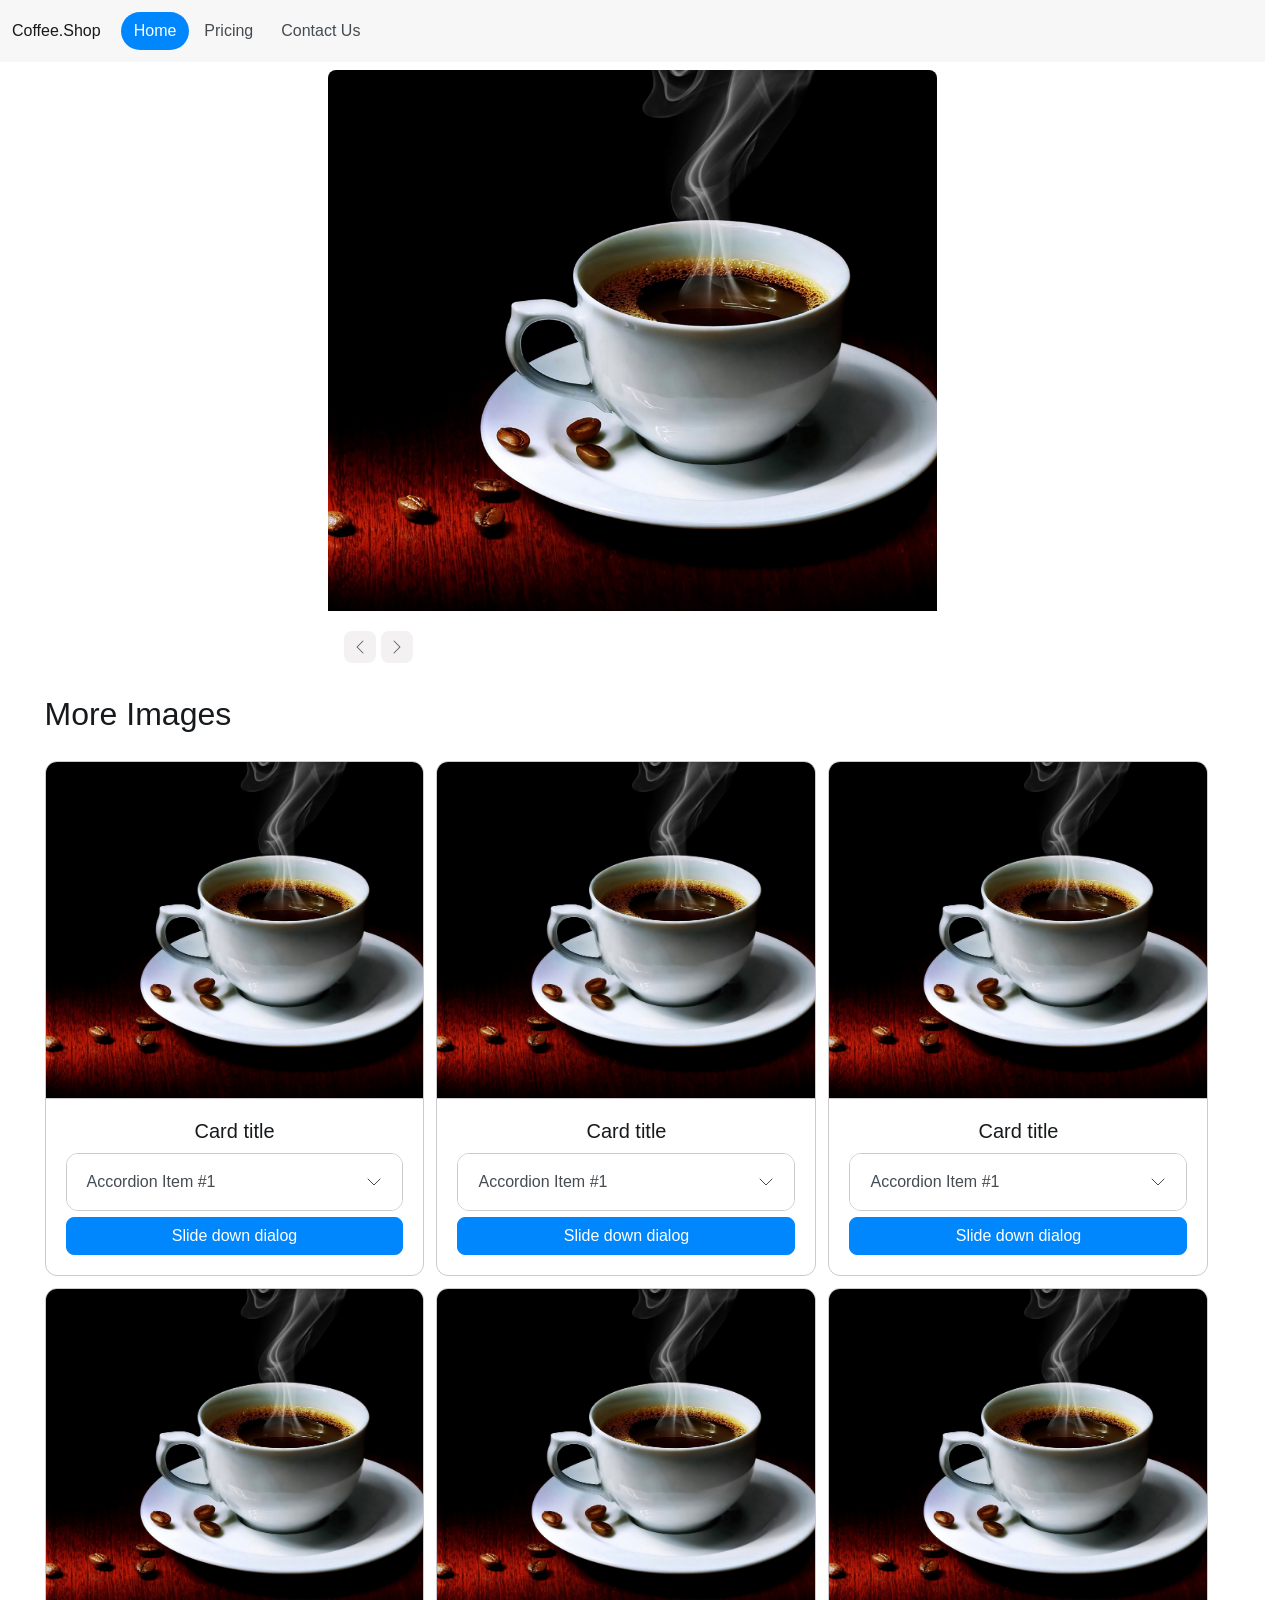
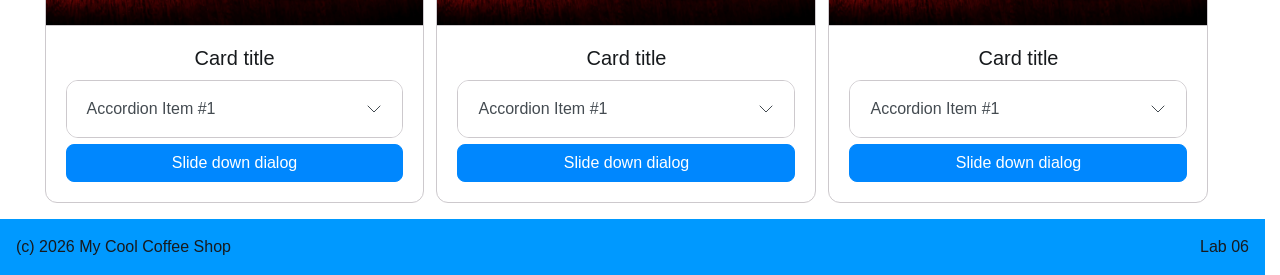
==== index.html @ 15ae1b35 "finished contact.html finished layout for index.html" ====
<!doctype html>
<html lang="en">
  <head>
    <meta charset="UTF-8" />
    <meta name="viewport" content="width=device-width, initial-scale=1.0" />
    <title>My Cool Coffee Shop!</title>
    <link rel="stylesheet" href="css/bootstrap.min.css" />
    <link rel="stylesheet" href="css/style.css" />
    <script type="module" src="js/bootstrap.bundle.min.js"></script>
  </head>
  <body>
    <nav class="navbar lg:navbar-expand bg-1 fg-2">
      <div class="container-fluid">
        <a class="navbar-brand" href="#">Coffee.Shop</a>
        <button
          class="btn-icon navbar-toggler"
          type="button"
          data-bs-toggle="drawer"
          data-bs-target="#navbarNavMenu"
          aria-controls="navbarNavMenu"
          aria-expanded="false"
          aria-label="Toggle navigation"
        >
          <span class="navbar-toggler-icon" aria-hidden="true"></span>
        </button>
        <dialog class="drawer drawer-end" tabindex="-1" id="navbarNavMenu" aria-labelledby="navbarNavMenuLabel">
          <div class="drawer-header">
            <h5 class="drawer-title" id="navbarNavMenuLabel">Menu</h5>
            <button type="button" class="btn-close" data-bs-dismiss="drawer" aria-label="Close"></button>
          </div>
          <div class="drawer-body">
            <ul class="nav nav-pills">
              <li class="nav-item">
                <a class="nav-link active" aria-current="page" href="index.html">Home</a>
              </li>
              <li class="nav-item">
                <a class="nav-link" href="pricing.html">Pricing</a>
              </li>
              <li class="nav-item">
                <a class="nav-link" href="contact.html">Contact Us</a>
              </li>
            </ul>
          </div>
        </dialog>
      </div>
    </nav>

    <div class="container mt-3 w-50">
      <div id="heroCarousel" class="carousel carousel-overlay slide">
        <div class="carousel-inner rounded-5">
          <div class="carousel-item active">
            <img
              src="images/coffee-slide1.jpg"
              class="d-block w-100"
              alt="White tea cup filled with dark coffee on a dimmly lit wooden desk"
            />
          </div>
          <div class="carousel-item">
            <img
              src="images/coffee-slide2.png"
              class="d-block w-100"
              alt="Small white tea cup filled with dark coffee surrounded by coffee beans near the base."
            />
          </div>
          <div class="carousel-item">
            <img src="images/coffee-slide3.jpg" class="d-block w-100" alt="close up of coffee beans" />
          </div>
        </div>
        <div class="carousel-overlay-controls">
          <div>
            <button
              class="btn-icon btn-sm btn-subtle theme-secondary"
              type="button"
              data-bs-target="#heroCarousel"
              data-bs-slide="prev"
            >
              <span class="carousel-icon-prev" aria-hidden="true"></span>
              <span class="visually-hidden">Previous</span>
            </button>
            <button
              class="btn-icon btn-sm btn-subtle theme-secondary"
              type="button"
              data-bs-target="#heroCarousel"
              data-bs-slide="next"
            >
              <span class="carousel-icon-next" aria-hidden="true"></span>
              <span class="visually-hidden">Next</span>
            </button>
          </div>
          <div class="carousel-indicators">
            <button
              type="button"
              data-bs-target="#heroCarousel"
              data-bs-slide-to="0"
              class="active"
              aria-current="true"
              aria-label="Slide 1"
            ></button>
            <button type="button" data-bs-target="#heroCarousel" data-bs-slide-to="1" aria-label="Slide 2"></button>
            <button type="button" data-bs-target="#heroCarousel" data-bs-slide-to="2" aria-label="Slide 3"></button>
          </div>
        </div>
      </div>
    </div>

    <div class="container mt-5">
      <h2 class="my-5">More Images</h2>
      <div class="row g-4">
        <div class="row row-cols-1 md:row-cols-2 lg:row-cols-3 g-4">
          <div class="col">
            <div class="card">
              <img src="images/coffee-slide1.jpg" class="card-img-top w-100" alt="..." />
              <div class="card-body d-flex flex-column align-items-center">
                <h4 class="card-title">Card title</h4>
                <div class="accordion w-100 accordion-gap">
                  <details class="accordion-item" name="accordionExample" closed>
                    <summary class="accordion-header">
                      Accordion Item #1
                      <svg
                        class="accordion-icon"
                        xmlns="http://www.w3.org/2000/svg"
                        viewBox="0 0 16 16"
                        fill="none"
                        stroke="currentColor"
                        stroke-linecap="round"
                        stroke-linejoin="round"
                      >
                        <path d="m2 5 6 6 6-6" />
                      </svg>
                    </summary>
                    <div class="accordion-body">
                      This is a longer card with supporting text below as a natural lead-in to additional content. This content is
                      a little bit longer.
                    </div>
                  </details>
                  <button
                    type="button"
                    class="btn-solid theme-primary w-100"
                    data-bs-toggle="dialog"
                    data-bs-target="#slideDownDialog"
                  >
                    Slide down dialog
                  </button>

                  <dialog class="dialog dialog-slide-down" id="slideDownDialog">
                    <div class="dialog-header">
                      <h1 class="dialog-title">Slide down dialog</h1>
                      <button type="button" class="btn-close" data-bs-dismiss="dialog" aria-label="Close"></button>
                    </div>
                    <div class="dialog-body">
                      <p>This dialog slides down from the top of the viewport.</p>
                    </div>
                    <div class="dialog-footer">
                      <button type="button" class="btn-solid theme-secondary" data-bs-dismiss="dialog">Close</button>
                    </div>
                  </dialog>
                </div>
              </div>
            </div>
          </div>

          <div class="col">
            <div class="card">
              <img src="images/coffee-slide1.jpg" class="card-img-top w-100" alt="..." />
              <div class="card-body d-flex flex-column align-items-center">
                <h4 class="card-title">Card title</h4>
                <div class="accordion w-100 accordion-gap">
                  <details class="accordion-item" name="accordionExample" closed>
                    <summary class="accordion-header">
                      Accordion Item #1
                      <svg
                        class="accordion-icon"
                        xmlns="http://www.w3.org/2000/svg"
                        viewBox="0 0 16 16"
                        fill="none"
                        stroke="currentColor"
                        stroke-linecap="round"
                        stroke-linejoin="round"
                      >
                        <path d="m2 5 6 6 6-6" />
                      </svg>
                    </summary>
                    <div class="accordion-body">
                      This is a longer card with supporting text below as a natural lead-in to additional content. This content is
                      a little bit longer.
                    </div>
                  </details>
                  <button
                    type="button"
                    class="btn-solid theme-primary w-100"
                    data-bs-toggle="dialog"
                    data-bs-target="#slideDownDialog"
                  >
                    Slide down dialog
                  </button>

                  <dialog class="dialog dialog-slide-down" id="slideDownDialog">
                    <div class="dialog-header">
                      <h1 class="dialog-title">Slide down dialog</h1>
                      <button type="button" class="btn-close" data-bs-dismiss="dialog" aria-label="Close"></button>
                    </div>
                    <div class="dialog-body">
                      <p>This dialog slides down from the top of the viewport.</p>
                    </div>
                    <div class="dialog-footer">
                      <button type="button" class="btn-solid theme-secondary" data-bs-dismiss="dialog">Close</button>
                    </div>
                  </dialog>
                </div>
              </div>
            </div>
          </div>

          <div class="col">
            <div class="card">
              <img src="images/coffee-slide1.jpg" class="card-img-top w-100" alt="..." />
              <div class="card-body d-flex flex-column align-items-center">
                <h4 class="card-title">Card title</h4>
                <div class="accordion w-100 accordion-gap">
                  <details class="accordion-item" name="accordionExample" closed>
                    <summary class="accordion-header">
                      Accordion Item #1
                      <svg
                        class="accordion-icon"
                        xmlns="http://www.w3.org/2000/svg"
                        viewBox="0 0 16 16"
                        fill="none"
                        stroke="currentColor"
                        stroke-linecap="round"
                        stroke-linejoin="round"
                      >
                        <path d="m2 5 6 6 6-6" />
                      </svg>
                    </summary>
                    <div class="accordion-body">
                      This is a longer card with supporting text below as a natural lead-in to additional content. This content is
                      a little bit longer.
                    </div>
                  </details>
                  <button
                    type="button"
                    class="btn-solid theme-primary w-100"
                    data-bs-toggle="dialog"
                    data-bs-target="#slideDownDialog"
                  >
                    Slide down dialog
                  </button>

                  <dialog class="dialog dialog-slide-down" id="slideDownDialog">
                    <div class="dialog-header">
                      <h1 class="dialog-title">Slide down dialog</h1>
                      <button type="button" class="btn-close" data-bs-dismiss="dialog" aria-label="Close"></button>
                    </div>
                    <div class="dialog-body">
                      <p>This dialog slides down from the top of the viewport.</p>
                    </div>
                    <div class="dialog-footer">
                      <button type="button" class="btn-solid theme-secondary" data-bs-dismiss="dialog">Close</button>
                    </div>
                  </dialog>
                </div>
              </div>
            </div>
          </div>
          <div class="col">
            <div class="card">
              <img src="images/coffee-slide1.jpg" class="card-img-top w-100" alt="..." />
              <div class="card-body d-flex flex-column align-items-center">
                <h4 class="card-title">Card title</h4>
                <div class="accordion w-100 accordion-gap">
                  <details class="accordion-item" name="accordionExample" closed>
                    <summary class="accordion-header">
                      Accordion Item #1
                      <svg
                        class="accordion-icon"
                        xmlns="http://www.w3.org/2000/svg"
                        viewBox="0 0 16 16"
                        fill="none"
                        stroke="currentColor"
                        stroke-linecap="round"
                        stroke-linejoin="round"
                      >
                        <path d="m2 5 6 6 6-6" />
                      </svg>
                    </summary>
                    <div class="accordion-body">
                      This is a longer card with supporting text below as a natural lead-in to additional content. This content is
                      a little bit longer.
                    </div>
                  </details>
                  <button
                    type="button"
                    class="btn-solid theme-primary w-100"
                    data-bs-toggle="dialog"
                    data-bs-target="#slideDownDialog"
                  >
                    Slide down dialog
                  </button>

                  <dialog class="dialog dialog-slide-down" id="slideDownDialog">
                    <div class="dialog-header">
                      <h1 class="dialog-title">Slide down dialog</h1>
                      <button type="button" class="btn-close" data-bs-dismiss="dialog" aria-label="Close"></button>
                    </div>
                    <div class="dialog-body">
                      <p>This dialog slides down from the top of the viewport.</p>
                    </div>
                    <div class="dialog-footer">
                      <button type="button" class="btn-solid theme-secondary" data-bs-dismiss="dialog">Close</button>
                    </div>
                  </dialog>
                </div>
              </div>
            </div>
          </div>

          <div class="col">
            <div class="card">
              <img src="images/coffee-slide1.jpg" class="card-img-top w-100" alt="..." />
              <div class="card-body d-flex flex-column align-items-center">
                <h4 class="card-title">Card title</h4>
                <div class="accordion w-100 accordion-gap">
                  <details class="accordion-item" name="accordionExample" closed>
                    <summary class="accordion-header">
                      Accordion Item #1
                      <svg
                        class="accordion-icon"
                        xmlns="http://www.w3.org/2000/svg"
                        viewBox="0 0 16 16"
                        fill="none"
                        stroke="currentColor"
                        stroke-linecap="round"
                        stroke-linejoin="round"
                      >
                        <path d="m2 5 6 6 6-6" />
                      </svg>
                    </summary>
                    <div class="accordion-body">
                      This is a longer card with supporting text below as a natural lead-in to additional content. This content is
                      a little bit longer.
                    </div>
                  </details>
                  <button
                    type="button"
                    class="btn-solid theme-primary w-100"
                    data-bs-toggle="dialog"
                    data-bs-target="#slideDownDialog"
                  >
                    Slide down dialog
                  </button>

                  <dialog class="dialog dialog-slide-down" id="slideDownDialog">
                    <div class="dialog-header">
                      <h1 class="dialog-title">Slide down dialog</h1>
                      <button type="button" class="btn-close" data-bs-dismiss="dialog" aria-label="Close"></button>
                    </div>
                    <div class="dialog-body">
                      <p>This dialog slides down from the top of the viewport.</p>
                    </div>
                    <div class="dialog-footer">
                      <button type="button" class="btn-solid theme-secondary" data-bs-dismiss="dialog">Close</button>
                    </div>
                  </dialog>
                </div>
              </div>
            </div>
          </div>

          <div class="col">
            <div class="card">
              <img src="images/coffee-slide1.jpg" class="card-img-top w-100" alt="..." />
              <div class="card-body d-flex flex-column align-items-center">
                <h4 class="card-title">Card title</h4>
                <div class="accordion w-100 accordion-gap">
                  <details class="accordion-item" name="accordionExample" closed>
                    <summary class="accordion-header">
                      Accordion Item #1
                      <svg
                        class="accordion-icon"
                        xmlns="http://www.w3.org/2000/svg"
                        viewBox="0 0 16 16"
                        fill="none"
                        stroke="currentColor"
                        stroke-linecap="round"
                        stroke-linejoin="round"
                      >
                        <path d="m2 5 6 6 6-6" />
                      </svg>
                    </summary>
                    <div class="accordion-body">
                      This is a longer card with supporting text below as a natural lead-in to additional content. This content is
                      a little bit longer.
                    </div>
                  </details>
                  <button
                    type="button"
                    class="btn-solid theme-primary w-100"
                    data-bs-toggle="dialog"
                    data-bs-target="#slideDownDialog"
                  >
                    Slide down dialog
                  </button>

                  <dialog class="dialog dialog-slide-down" id="slideDownDialog">
                    <div class="dialog-header">
                      <h1 class="dialog-title">Slide down dialog</h1>
                      <button type="button" class="btn-close" data-bs-dismiss="dialog" aria-label="Close"></button>
                    </div>
                    <div class="dialog-body">
                      <p>This dialog slides down from the top of the viewport.</p>
                    </div>
                    <div class="dialog-footer">
                      <button type="button" class="btn-solid theme-secondary" data-bs-dismiss="dialog">Close</button>
                    </div>
                  </dialog>
                </div>
              </div>
            </div>
          </div>
        </div>
      </div>
    </div>
    <footer>
      <div>(c) 2026 My Cool Coffee Shop</div>
      <div>Lab 06</div>
    </footer>
  </body>
</html>
---- css/style.css ----
footer {
  display: flex;
  flex-direction: row;
  justify-content: space-between;
  padding: 1em;
  margin-top: 1em;
  background-color: rgb(0, 153, 255);
}

body {
  height: 100vh;
}
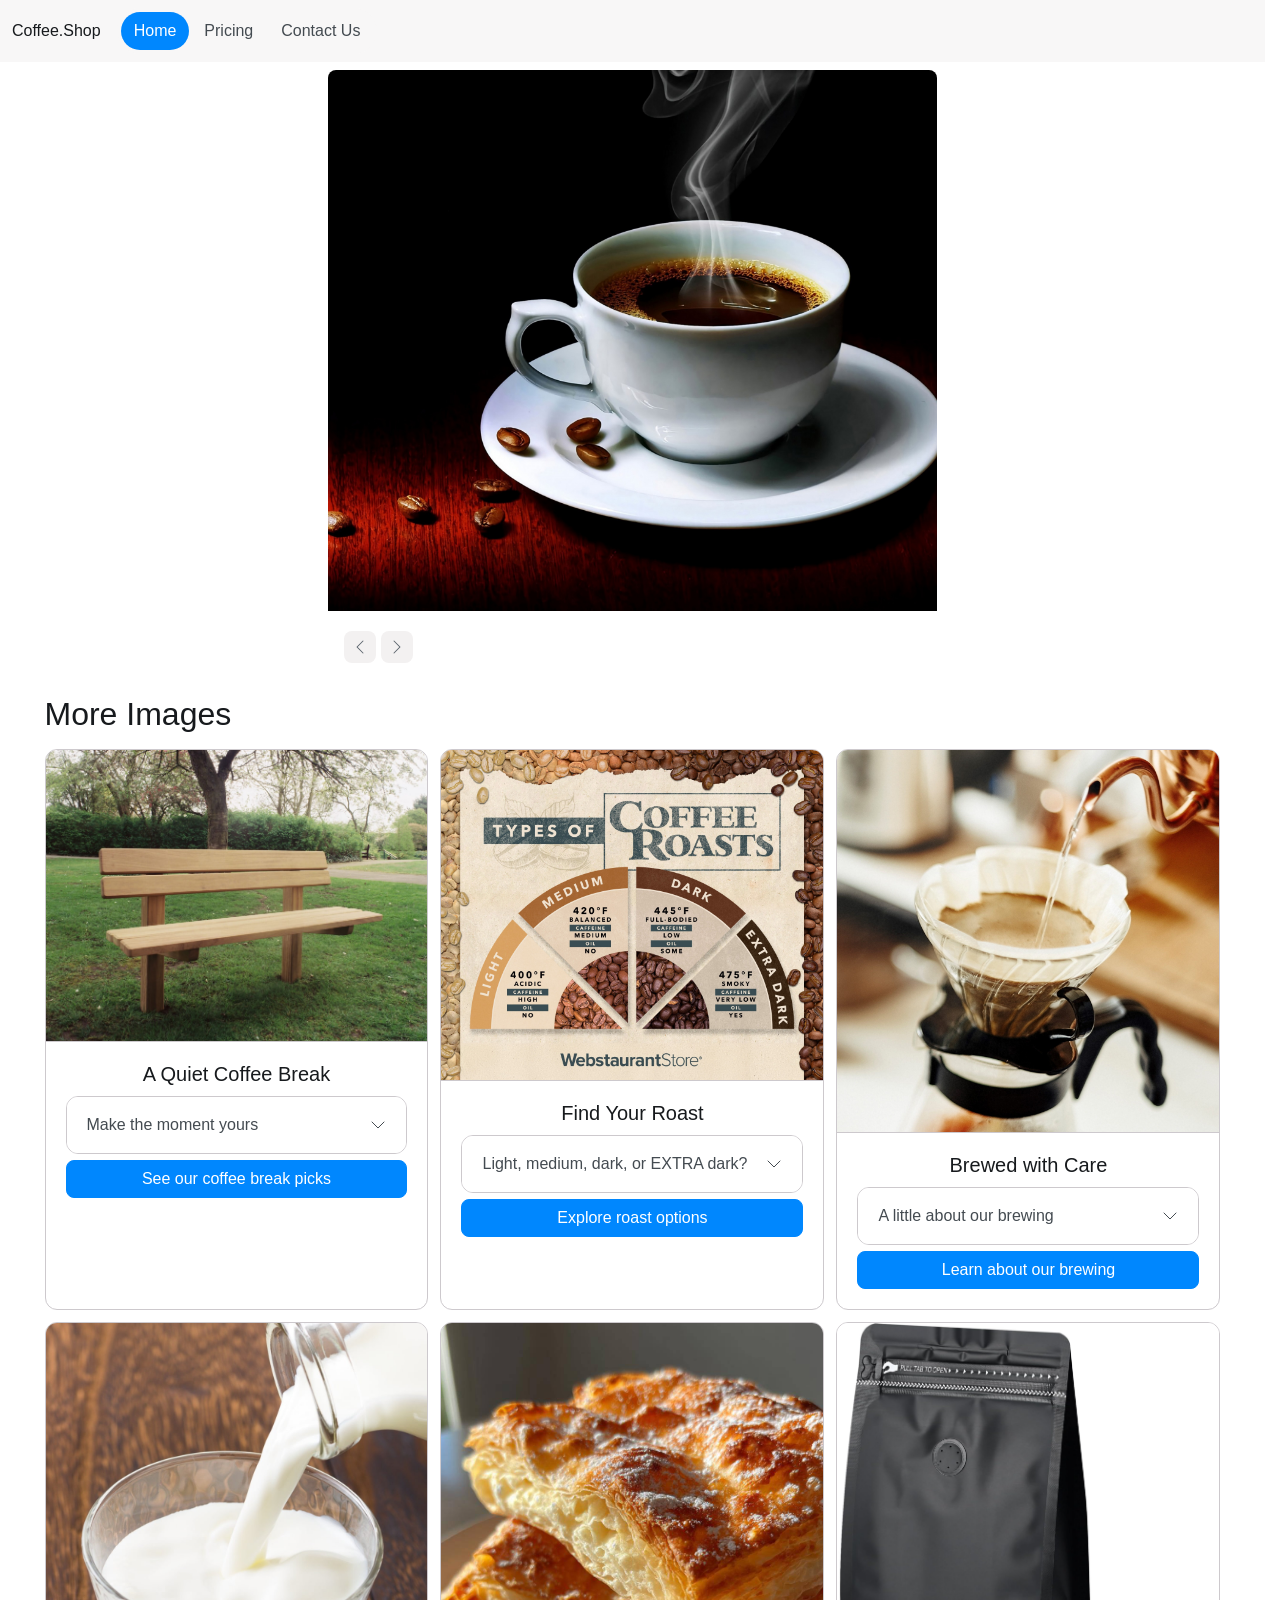
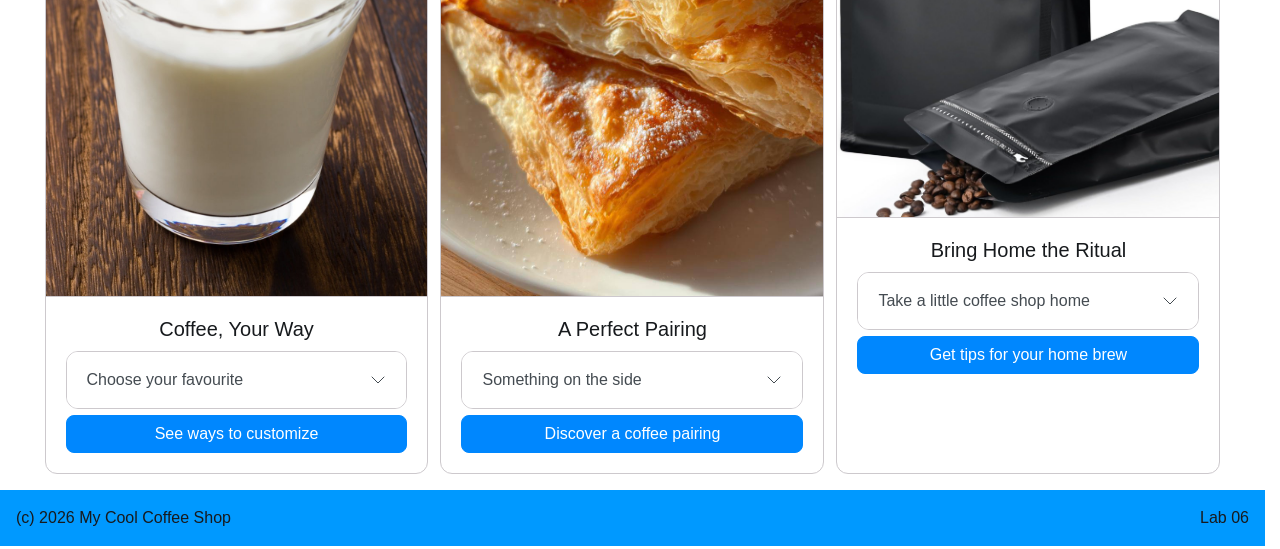
==== commit 4197de84: "Added text, fixed ids for buttons, and added images for cards" ====
--- a/index.html
+++ b/index.html
@@ -105,315 +105,317 @@
 
     <div class="container mt-5">
       <h2 class="my-5">More Images</h2>
-      <div class="row g-4">
-        <div class="row row-cols-1 md:row-cols-2 lg:row-cols-3 g-4">
-          <div class="col">
-            <div class="card">
-              <img src="images/coffee-slide1.jpg" class="card-img-top w-100" alt="..." />
-              <div class="card-body d-flex flex-column align-items-center">
-                <h4 class="card-title">Card title</h4>
-                <div class="accordion w-100 accordion-gap">
-                  <details class="accordion-item" name="accordionExample" closed>
-                    <summary class="accordion-header">
-                      Accordion Item #1
-                      <svg
-                        class="accordion-icon"
-                        xmlns="http://www.w3.org/2000/svg"
-                        viewBox="0 0 16 16"
-                        fill="none"
-                        stroke="currentColor"
-                        stroke-linecap="round"
-                        stroke-linejoin="round"
-                      >
-                        <path d="m2 5 6 6 6-6" />
-                      </svg>
-                    </summary>
-                    <div class="accordion-body">
-                      This is a longer card with supporting text below as a natural lead-in to additional content. This content is
-                      a little bit longer.
-                    </div>
-                  </details>
-                  <button
-                    type="button"
-                    class="btn-solid theme-primary w-100"
-                    data-bs-toggle="dialog"
-                    data-bs-target="#slideDownDialog"
-                  >
-                    Slide down dialog
-                  </button>
-
-                  <dialog class="dialog dialog-slide-down" id="slideDownDialog">
-                    <div class="dialog-header">
-                      <h1 class="dialog-title">Slide down dialog</h1>
-                      <button type="button" class="btn-close" data-bs-dismiss="dialog" aria-label="Close"></button>
-                    </div>
-                    <div class="dialog-body">
-                      <p>This dialog slides down from the top of the viewport.</p>
-                    </div>
-                    <div class="dialog-footer">
-                      <button type="button" class="btn-solid theme-secondary" data-bs-dismiss="dialog">Close</button>
-                    </div>
-                  </dialog>
-                </div>
-              </div>
-            </div>
-          </div>
-
-          <div class="col">
-            <div class="card">
-              <img src="images/coffee-slide1.jpg" class="card-img-top w-100" alt="..." />
-              <div class="card-body d-flex flex-column align-items-center">
-                <h4 class="card-title">Card title</h4>
-                <div class="accordion w-100 accordion-gap">
-                  <details class="accordion-item" name="accordionExample" closed>
-                    <summary class="accordion-header">
-                      Accordion Item #1
-                      <svg
-                        class="accordion-icon"
-                        xmlns="http://www.w3.org/2000/svg"
-                        viewBox="0 0 16 16"
-                        fill="none"
-                        stroke="currentColor"
-                        stroke-linecap="round"
-                        stroke-linejoin="round"
-                      >
-                        <path d="m2 5 6 6 6-6" />
-                      </svg>
-                    </summary>
-                    <div class="accordion-body">
-                      This is a longer card with supporting text below as a natural lead-in to additional content. This content is
-                      a little bit longer.
-                    </div>
-                  </details>
-                  <button
-                    type="button"
-                    class="btn-solid theme-primary w-100"
-                    data-bs-toggle="dialog"
-                    data-bs-target="#slideDownDialog"
-                  >
-                    Slide down dialog
-                  </button>
-
-                  <dialog class="dialog dialog-slide-down" id="slideDownDialog">
-                    <div class="dialog-header">
-                      <h1 class="dialog-title">Slide down dialog</h1>
-                      <button type="button" class="btn-close" data-bs-dismiss="dialog" aria-label="Close"></button>
-                    </div>
-                    <div class="dialog-body">
-                      <p>This dialog slides down from the top of the viewport.</p>
-                    </div>
-                    <div class="dialog-footer">
-                      <button type="button" class="btn-solid theme-secondary" data-bs-dismiss="dialog">Close</button>
-                    </div>
-                  </dialog>
-                </div>
-              </div>
-            </div>
-          </div>
-
-          <div class="col">
-            <div class="card">
-              <img src="images/coffee-slide1.jpg" class="card-img-top w-100" alt="..." />
-              <div class="card-body d-flex flex-column align-items-center">
-                <h4 class="card-title">Card title</h4>
-                <div class="accordion w-100 accordion-gap">
-                  <details class="accordion-item" name="accordionExample" closed>
-                    <summary class="accordion-header">
-                      Accordion Item #1
-                      <svg
-                        class="accordion-icon"
-                        xmlns="http://www.w3.org/2000/svg"
-                        viewBox="0 0 16 16"
-                        fill="none"
-                        stroke="currentColor"
-                        stroke-linecap="round"
-                        stroke-linejoin="round"
-                      >
-                        <path d="m2 5 6 6 6-6" />
-                      </svg>
-                    </summary>
-                    <div class="accordion-body">
-                      This is a longer card with supporting text below as a natural lead-in to additional content. This content is
-                      a little bit longer.
-                    </div>
-                  </details>
-                  <button
-                    type="button"
-                    class="btn-solid theme-primary w-100"
-                    data-bs-toggle="dialog"
-                    data-bs-target="#slideDownDialog"
-                  >
-                    Slide down dialog
-                  </button>
-
-                  <dialog class="dialog dialog-slide-down" id="slideDownDialog">
-                    <div class="dialog-header">
-                      <h1 class="dialog-title">Slide down dialog</h1>
-                      <button type="button" class="btn-close" data-bs-dismiss="dialog" aria-label="Close"></button>
-                    </div>
-                    <div class="dialog-body">
-                      <p>This dialog slides down from the top of the viewport.</p>
-                    </div>
-                    <div class="dialog-footer">
-                      <button type="button" class="btn-solid theme-secondary" data-bs-dismiss="dialog">Close</button>
-                    </div>
-                  </dialog>
-                </div>
-              </div>
-            </div>
-          </div>
-          <div class="col">
-            <div class="card">
-              <img src="images/coffee-slide1.jpg" class="card-img-top w-100" alt="..." />
-              <div class="card-body d-flex flex-column align-items-center">
-                <h4 class="card-title">Card title</h4>
-                <div class="accordion w-100 accordion-gap">
-                  <details class="accordion-item" name="accordionExample" closed>
-                    <summary class="accordion-header">
-                      Accordion Item #1
-                      <svg
-                        class="accordion-icon"
-                        xmlns="http://www.w3.org/2000/svg"
-                        viewBox="0 0 16 16"
-                        fill="none"
-                        stroke="currentColor"
-                        stroke-linecap="round"
-                        stroke-linejoin="round"
-                      >
-                        <path d="m2 5 6 6 6-6" />
-                      </svg>
-                    </summary>
-                    <div class="accordion-body">
-                      This is a longer card with supporting text below as a natural lead-in to additional content. This content is
-                      a little bit longer.
-                    </div>
-                  </details>
-                  <button
-                    type="button"
-                    class="btn-solid theme-primary w-100"
-                    data-bs-toggle="dialog"
-                    data-bs-target="#slideDownDialog"
-                  >
-                    Slide down dialog
-                  </button>
-
-                  <dialog class="dialog dialog-slide-down" id="slideDownDialog">
-                    <div class="dialog-header">
-                      <h1 class="dialog-title">Slide down dialog</h1>
-                      <button type="button" class="btn-close" data-bs-dismiss="dialog" aria-label="Close"></button>
-                    </div>
-                    <div class="dialog-body">
-                      <p>This dialog slides down from the top of the viewport.</p>
-                    </div>
-                    <div class="dialog-footer">
-                      <button type="button" class="btn-solid theme-secondary" data-bs-dismiss="dialog">Close</button>
-                    </div>
-                  </dialog>
-                </div>
-              </div>
-            </div>
-          </div>
-
-          <div class="col">
-            <div class="card">
-              <img src="images/coffee-slide1.jpg" class="card-img-top w-100" alt="..." />
-              <div class="card-body d-flex flex-column align-items-center">
-                <h4 class="card-title">Card title</h4>
-                <div class="accordion w-100 accordion-gap">
-                  <details class="accordion-item" name="accordionExample" closed>
-                    <summary class="accordion-header">
-                      Accordion Item #1
-                      <svg
-                        class="accordion-icon"
-                        xmlns="http://www.w3.org/2000/svg"
-                        viewBox="0 0 16 16"
-                        fill="none"
-                        stroke="currentColor"
-                        stroke-linecap="round"
-                        stroke-linejoin="round"
-                      >
-                        <path d="m2 5 6 6 6-6" />
-                      </svg>
-                    </summary>
-                    <div class="accordion-body">
-                      This is a longer card with supporting text below as a natural lead-in to additional content. This content is
-                      a little bit longer.
-                    </div>
-                  </details>
-                  <button
-                    type="button"
-                    class="btn-solid theme-primary w-100"
-                    data-bs-toggle="dialog"
-                    data-bs-target="#slideDownDialog"
-                  >
-                    Slide down dialog
-                  </button>
-
-                  <dialog class="dialog dialog-slide-down" id="slideDownDialog">
-                    <div class="dialog-header">
-                      <h1 class="dialog-title">Slide down dialog</h1>
-                      <button type="button" class="btn-close" data-bs-dismiss="dialog" aria-label="Close"></button>
-                    </div>
-                    <div class="dialog-body">
-                      <p>This dialog slides down from the top of the viewport.</p>
-                    </div>
-                    <div class="dialog-footer">
-                      <button type="button" class="btn-solid theme-secondary" data-bs-dismiss="dialog">Close</button>
-                    </div>
-                  </dialog>
-                </div>
-              </div>
-            </div>
-          </div>
-
-          <div class="col">
-            <div class="card">
-              <img src="images/coffee-slide1.jpg" class="card-img-top w-100" alt="..." />
-              <div class="card-body d-flex flex-column align-items-center">
-                <h4 class="card-title">Card title</h4>
-                <div class="accordion w-100 accordion-gap">
-                  <details class="accordion-item" name="accordionExample" closed>
-                    <summary class="accordion-header">
-                      Accordion Item #1
-                      <svg
-                        class="accordion-icon"
-                        xmlns="http://www.w3.org/2000/svg"
-                        viewBox="0 0 16 16"
-                        fill="none"
-                        stroke="currentColor"
-                        stroke-linecap="round"
-                        stroke-linejoin="round"
-                      >
-                        <path d="m2 5 6 6 6-6" />
-                      </svg>
-                    </summary>
-                    <div class="accordion-body">
-                      This is a longer card with supporting text below as a natural lead-in to additional content. This content is
-                      a little bit longer.
-                    </div>
-                  </details>
-                  <button
-                    type="button"
-                    class="btn-solid theme-primary w-100"
-                    data-bs-toggle="dialog"
-                    data-bs-target="#slideDownDialog"
-                  >
-                    Slide down dialog
-                  </button>
-
-                  <dialog class="dialog dialog-slide-down" id="slideDownDialog">
-                    <div class="dialog-header">
-                      <h1 class="dialog-title">Slide down dialog</h1>
-                      <button type="button" class="btn-close" data-bs-dismiss="dialog" aria-label="Close"></button>
-                    </div>
-                    <div class="dialog-body">
-                      <p>This dialog slides down from the top of the viewport.</p>
-                    </div>
-                    <div class="dialog-footer">
-                      <button type="button" class="btn-solid theme-secondary" data-bs-dismiss="dialog">Close</button>
-                    </div>
-                  </dialog>
-                </div>
+      <div class="row row-cols-1 md:row-cols-2 lg:row-cols-3 g-4">
+        <div class="col">
+          <div class="card h-100">
+            <img src="images/card-img1.jpg" class="card-img-top w-100" alt="A wooden bench in a park with a tree behind it." />
+            <div class="card-body d-flex flex-column align-items-center">
+              <h4 class="card-title">A Quiet Coffee Break</h4>
+              <div class="accordion w-100 accordion-gap">
+                <details class="accordion-item" name="coffee-card-accordion">
+                  <summary class="accordion-header">
+                    Make the moment yours
+                    <svg
+                      class="accordion-icon"
+                      xmlns="http://www.w3.org/2000/svg"
+                      viewBox="0 0 16 16"
+                      fill="none"
+                      stroke="currentColor"
+                      stroke-linecap="round"
+                      stroke-linejoin="round"
+                    >
+                      <path d="m2 5 6 6 6-6" />
+                    </svg>
+                  </summary>
+                  <div class="accordion-body">
+                    Settle in with a freshly brewed cup, a comfortable seat, and a few minutes to slow down.
+                  </div>
+                </details>
+                <button
+                  type="button"
+                  class="btn-solid theme-primary w-100"
+                  data-bs-toggle="dialog"
+                  data-bs-target="#coffeeBreakDialog"
+                >
+                  See our coffee break picks
+                </button>
+                <dialog class="dialog dialog-slide-down" id="coffeeBreakDialog" aria-labelledby="coffeeBreakDialogTitle">
+                  <div class="dialog-header">
+                    <h1 class="dialog-title" id="coffeeBreakDialogTitle">A better break starts here</h1>
+                    <button type="button" class="btn-close" data-bs-dismiss="dialog" aria-label="Close"></button>
+                  </div>
+                  <div class="dialog-body">
+                    <p>Pair your cup with a pastry and take a little time for yourself. We’ll have the coffee ready.</p>
+                  </div>
+                  <div class="dialog-footer">
+                    <button type="button" class="btn-solid theme-secondary" data-bs-dismiss="dialog">Sounds good</button>
+                  </div>
+                </dialog>
+              </div>
+            </div>
+          </div>
+        </div>
+
+        <div class="col">
+          <div class="card h-100">
+            <img
+              src="images/card-img2.jpg"
+              class="card-img-top w-100"
+              alt="A list of types of coffee ranging from light to extra dark, surrounded by coffee beans."
+            />
+            <div class="card-body d-flex flex-column align-items-center">
+              <h4 class="card-title">Find Your Roast</h4>
+              <div class="accordion w-100 accordion-gap">
+                <details class="accordion-item" name="coffee-card-accordion">
+                  <summary class="accordion-header">
+                    Light, medium, dark, or EXTRA dark?
+                    <svg
+                      class="accordion-icon"
+                      xmlns="http://www.w3.org/2000/svg"
+                      viewBox="0 0 16 16"
+                      fill="none"
+                      stroke="currentColor"
+                      stroke-linecap="round"
+                      stroke-linejoin="round"
+                    >
+                      <path d="m2 5 6 6 6-6" />
+                    </svg>
+                  </summary>
+                  <div class="accordion-body">
+                    Lighter roasts are bright and lively, while darker roasts bring deeper, bolder flavours. Medium roasts sit
+                    comfortably between the two.
+                  </div>
+                </details>
+                <button type="button" class="btn-solid theme-primary w-100" data-bs-toggle="dialog" data-bs-target="#roastDialog">
+                  Explore roast options
+                </button>
+                <dialog class="dialog dialog-slide-down" id="roastDialog" aria-labelledby="roastDialogTitle">
+                  <div class="dialog-header">
+                    <h1 class="dialog-title" id="roastDialogTitle">Your roast, your way</h1>
+                    <button type="button" class="btn-close" data-bs-dismiss="dialog" aria-label="Close"></button>
+                  </div>
+                  <div class="dialog-body">
+                    <p>Tell our baristas what flavours you enjoy, and they can help you find a roast that suits your cup.</p>
+                  </div>
+                  <div class="dialog-footer">
+                    <button type="button" class="btn-solid theme-secondary" data-bs-dismiss="dialog">I’ll ask a barista</button>
+                  </div>
+                </dialog>
+              </div>
+            </div>
+          </div>
+        </div>
+
+        <div class="col">
+          <div class="card h-100">
+            <img
+              src="images/card-img3.jpg"
+              class="card-img-top w-100"
+              alt="Hot water being poured into a brewing cup, filtering through coffee grounds."
+            />
+            <div class="card-body d-flex flex-column align-items-center">
+              <h4 class="card-title">Brewed with Care</h4>
+              <div class="accordion w-100 accordion-gap">
+                <details class="accordion-item" name="coffee-card-accordion">
+                  <summary class="accordion-header">
+                    A little about our brewing
+                    <svg
+                      class="accordion-icon"
+                      xmlns="http://www.w3.org/2000/svg"
+                      viewBox="0 0 16 16"
+                      fill="none"
+                      stroke="currentColor"
+                      stroke-linecap="round"
+                      stroke-linejoin="round"
+                    >
+                      <path d="m2 5 6 6 6-6" />
+                    </svg>
+                  </summary>
+                  <div class="accordion-body">
+                    Freshly ground beans and carefully measured water help bring out the aroma and character in every cup.
+                  </div>
+                </details>
+                <button
+                  type="button"
+                  class="btn-solid theme-primary w-100"
+                  data-bs-toggle="dialog"
+                  data-bs-target="#brewingDialog"
+                >
+                  Learn about our brewing
+                </button>
+                <dialog class="dialog dialog-slide-down" id="brewingDialog" aria-labelledby="brewingDialogTitle">
+                  <div class="dialog-header">
+                    <h1 class="dialog-title" id="brewingDialogTitle">Freshly brewed for you</h1>
+                    <button type="button" class="btn-close" data-bs-dismiss="dialog" aria-label="Close"></button>
+                  </div>
+                  <div class="dialog-body">
+                    <p>We prepare each drink with care so the coffee’s aroma and flavour can shine through.</p>
+                  </div>
+                  <div class="dialog-footer">
+                    <button type="button" class="btn-solid theme-secondary" data-bs-dismiss="dialog">Back to the menu</button>
+                  </div>
+                </dialog>
+              </div>
+            </div>
+          </div>
+        </div>
+
+        <div class="col">
+          <div class="card h-100">
+            <img src="images/card-img4.jpg" class="card-img-top w-100" alt="A glass of milk being poured on a wooden desk." />
+            <div class="card-body d-flex flex-column align-items-center">
+              <h4 class="card-title">Coffee, Your Way</h4>
+              <div class="accordion w-100 accordion-gap">
+                <details class="accordion-item" name="coffee-card-accordion">
+                  <summary class="accordion-header">
+                    Choose your favourite
+                    <svg
+                      class="accordion-icon"
+                      xmlns="http://www.w3.org/2000/svg"
+                      viewBox="0 0 16 16"
+                      fill="none"
+                      stroke="currentColor"
+                      stroke-linecap="round"
+                      stroke-linejoin="round"
+                    >
+                      <path d="m2 5 6 6 6-6" />
+                    </svg>
+                  </summary>
+                  <div class="accordion-body">
+                    Enjoy it black, add a splash of milk, or ask for your favourite espresso drink made just the way you like it.
+                  </div>
+                </details>
+                <button
+                  type="button"
+                  class="btn-solid theme-primary w-100"
+                  data-bs-toggle="dialog"
+                  data-bs-target="#customizeDialog"
+                >
+                  See ways to customize
+                </button>
+                <dialog class="dialog dialog-slide-down" id="customizeDialog" aria-labelledby="customizeDialogTitle">
+                  <div class="dialog-header">
+                    <h1 class="dialog-title" id="customizeDialogTitle">Make it yours</h1>
+                    <button type="button" class="btn-close" data-bs-dismiss="dialog" aria-label="Close"></button>
+                  </div>
+                  <div class="dialog-body">
+                    <p>Choose your size, milk, and sweetness when you order. Our team can help with the options.</p>
+                  </div>
+                  <div class="dialog-footer">
+                    <button type="button" class="btn-solid theme-secondary" data-bs-dismiss="dialog">Got it</button>
+                  </div>
+                </dialog>
+              </div>
+            </div>
+          </div>
+        </div>
+
+        <div class="col">
+          <div class="card h-100">
+            <img
+              src="images/card-img5.jpg"
+              class="card-img-top w-100"
+              alt="light pastries stacked on top of each other sitting on a plate on a wooden table."
+            />
+            <div class="card-body d-flex flex-column align-items-center">
+              <h4 class="card-title">A Perfect Pairing</h4>
+              <div class="accordion w-100 accordion-gap">
+                <details class="accordion-item" name="coffee-card-accordion">
+                  <summary class="accordion-header">
+                    Something on the side
+                    <svg
+                      class="accordion-icon"
+                      xmlns="http://www.w3.org/2000/svg"
+                      viewBox="0 0 16 16"
+                      fill="none"
+                      stroke="currentColor"
+                      stroke-linecap="round"
+                      stroke-linejoin="round"
+                    >
+                      <path d="m2 5 6 6 6-6" />
+                    </svg>
+                  </summary>
+                  <div class="accordion-body">
+                    A buttery pastry or a sweet treat makes a lovely companion to the rich taste of coffee.
+                  </div>
+                </details>
+                <button
+                  type="button"
+                  class="btn-solid theme-primary w-100"
+                  data-bs-toggle="dialog"
+                  data-bs-target="#pairingDialog"
+                >
+                  Discover a coffee pairing
+                </button>
+                <dialog class="dialog dialog-slide-down" id="pairingDialog" aria-labelledby="pairingDialogTitle">
+                  <div class="dialog-header">
+                    <h1 class="dialog-title" id="pairingDialogTitle">A treat for your coffee break</h1>
+                    <button type="button" class="btn-close" data-bs-dismiss="dialog" aria-label="Close"></button>
+                  </div>
+                  <div class="dialog-body">
+                    <p>Ask us what’s fresh today and we’ll help you find a treat to go with your drink.</p>
+                  </div>
+                  <div class="dialog-footer">
+                    <button type="button" class="btn-solid theme-secondary" data-bs-dismiss="dialog">Maybe next time</button>
+                  </div>
+                </dialog>
+              </div>
+            </div>
+          </div>
+        </div>
+
+        <div class="col">
+          <div class="card h-100">
+            <img
+              src="images/card-img6.jpg"
+              class="card-img-top w-100"
+              alt="Two bags of coffee beans, one upright the other on it's side spilling out some beans. All on a plain white background"
+            />
+            <div class="card-body d-flex flex-column align-items-center">
+              <h4 class="card-title">Bring Home the Ritual</h4>
+              <div class="accordion w-100 accordion-gap">
+                <details class="accordion-item" name="coffee-card-accordion">
+                  <summary class="accordion-header">
+                    Take a little coffee shop home
+                    <svg
+                      class="accordion-icon"
+                      xmlns="http://www.w3.org/2000/svg"
+                      viewBox="0 0 16 16"
+                      fill="none"
+                      stroke="currentColor"
+                      stroke-linecap="round"
+                      stroke-linejoin="round"
+                    >
+                      <path d="m2 5 6 6 6-6" />
+                    </svg>
+                  </summary>
+                  <div class="accordion-body">
+                    Make space in your day for a favourite mug, freshly brewed coffee, and a moment to enjoy it.
+                  </div>
+                </details>
+                <button
+                  type="button"
+                  class="btn-solid theme-primary w-100"
+                  data-bs-toggle="dialog"
+                  data-bs-target="#ritualDialog"
+                >
+                  Get tips for your home brew
+                </button>
+                <dialog class="dialog dialog-slide-down" id="ritualDialog" aria-labelledby="ritualDialogTitle">
+                  <div class="dialog-header">
+                    <h1 class="dialog-title" id="ritualDialogTitle">Enjoy a great cup at home</h1>
+                    <button type="button" class="btn-close" data-bs-dismiss="dialog" aria-label="Close"></button>
+                  </div>
+                  <div class="dialog-body">
+                    <p>
+                      Start with fresh coffee, clean equipment, and water just off the boil. Adjust the strength to match your
+                      taste.
+                    </p>
+                  </div>
+                  <div class="dialog-footer">
+                    <button type="button" class="btn-solid theme-secondary" data-bs-dismiss="dialog">Thanks for the tips</button>
+                  </div>
+                </dialog>
               </div>
             </div>
           </div>
